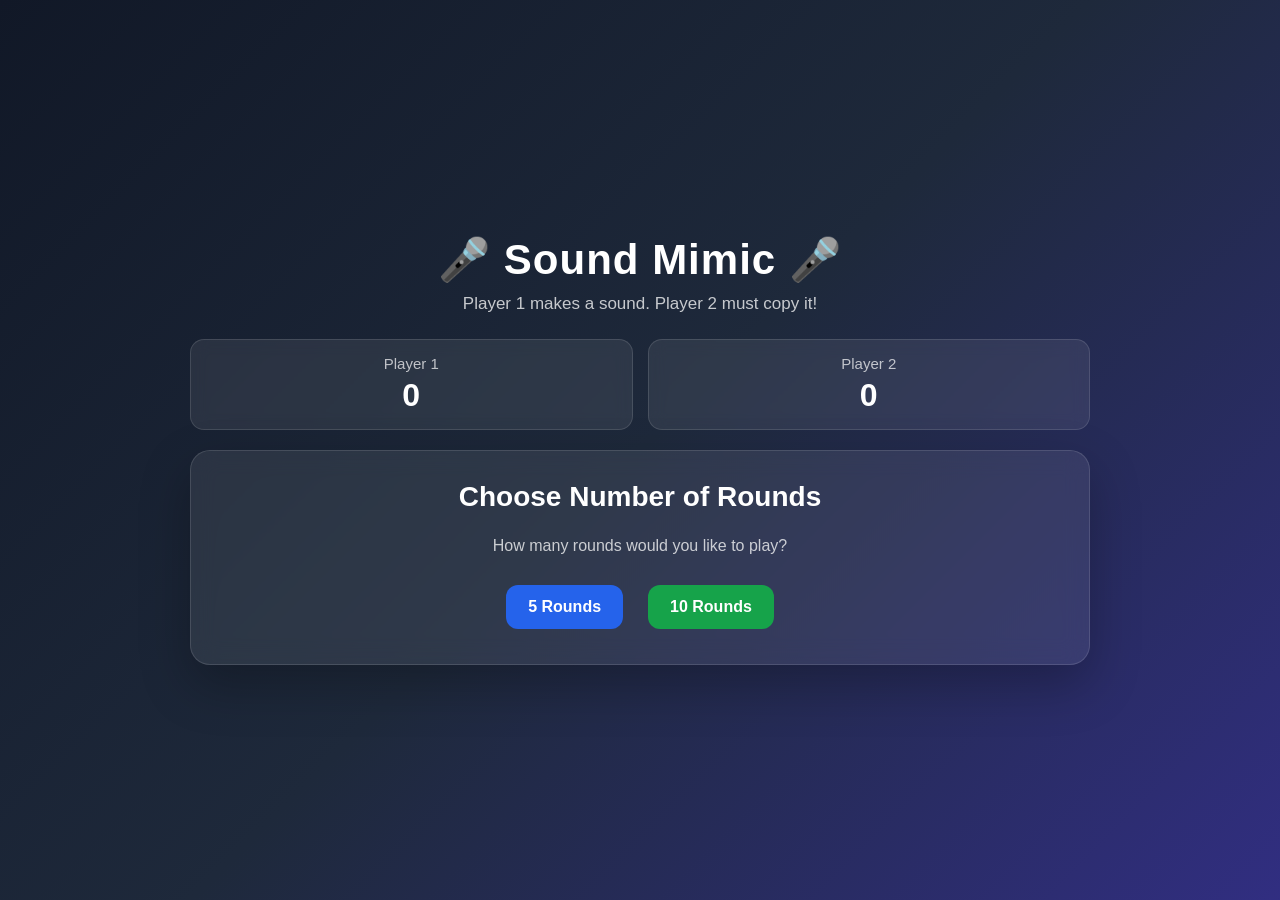
==== index.html @ ceb95977 "Add files via upload" ====
<!DOCTYPE html>
<html lang="el">
<head>
    <meta charset="UTF-8">
    <meta name="viewport" content="width=device-width, initial-scale=1.0">
    <title>🎤 Sound Mimic 🎤</title>
 <style>
/* GENERAL */
        * {box-sizing: border-box;}

        body {margin: 0; padding: 20px; min-height: 100vh; 
		      font-family: Arial, sans-serif; color: white;
              background:linear-gradient(135deg,#111827,#1e293b,#312e81);
              display: flex; justify-content: center; align-items: center; 
			 }

        .game {width: 100%; max-width: 900px;}


/* HEADER */
        header {text-align: center; margin-bottom: 25px;}

        h1 {margin: 0; font-size: 42px; letter-spacing: 1px;}

        .subtitle {margin-top: 10px; opacity: 0.75; font-size: 17px;}


/* SCOREBOARD */
        .scoreboard {display: grid; grid-template-columns: 1fr 1fr; gap: 15px; margin-bottom: 20px;}

        .score {background: rgba(255,255,255,0.08);
                border: 1px solid rgba(255,255,255,0.12); border-radius: 14px;
                padding: 15px;
                text-align: center;
                backdrop-filter: blur(8px);
               }

        .score-name {font-size: 15px; opacity: 0.7; margin-bottom: 5px;}

        .score-value {font-size: 32px; font-weight: bold;}


/* PANELS */
        .panel {background: rgba(255,255,255,0.08);
                border: 1px solid rgba(255,255,255,0.12); border-radius: 20px;
                padding: 30px;
                text-align: center;
                backdrop-filter: blur(12px);
                box-shadow:0 20px 50px rgba(0,0,0,0.25);
               }


/* ROUND SELECTION */
        #roundSelection h2 {margin-top: 0; font-size: 28px;}

        .round-description {opacity: 0.75; margin-bottom: 25px;}

        .round-buttons {display: flex; justify-content: center; gap: 15px; flex-wrap: wrap;}


/* TURNS & MESSAGES */

        #turn {font-size: 25px; font-weight: bold; margin-bottom: 10px;}

        #message {font-size: 17px; opacity: 0.8;
                  min-height: 25px; margin-bottom: 20px;
                 }


/* WAVEFORM */
       #waveform {display: block; width: 100%; height: 250px;}


/* PITCH */
       .pitch-display {font-size: 20px; font-weight: bold;
                       margin-bottom: 25px; padding: 10px;
                       border-radius: 10px; background: rgba(255,255,255,0.06);
                      }


/* BUTTONS */
        button {border: none; border-radius: 12px;
                padding: 13px 22px; margin: 5px;
                font-size: 16px; font-weight: bold; color: white;
                cursor: pointer;
				transition: transform 0.15s ease, opacity 0.15s ease, box-shadow 0.15s ease;
               }

        button:hover {transform: translateY(-2px); 
		              box-shadow: 0 8px 20px rgba(0,0,0,0.25);
                     }

        button:active {transform: translateY(0);}

        button:disabled {opacity: 0.45;
                         cursor: not-allowed;
                         transform: none; box-shadow: none;
                        }

        .record {background:#dc2626;}

        .stop {background: #7f1d1d;}

        .play {background: #2563eb;}

        .next {background: #16a34a;}

        .restart {background:#7c3aed;}


/* CONTROLS */
        .controls {margin-top: 10px; min-height: 60px;}


/* COUNTDOWN */
        #countdown {font-size: 42px; font-weight: bold;
                    margin: 15px 0;
                   }


/* RESULT */
        #resultArea {margin-top: 25px;}

        #resultText {font-size: 25px; font-weight: bold;
                     margin-bottom: 20px;
					}

        .score-breakdown {display: grid; grid-template-columns: repeat(4, 1fr);
                          gap: 10px; margin-bottom: 25px;
                         }

        .metric {padding: 15px;
                 border-radius: 12px;
                 background:rgba(255,255,255,0.07);
                }

        .metric-name {font-size: 13px; opacity: 0.65;
                      margin-bottom: 5px;
                     }

        .metric-value {font-size: 24px; font-weight: bold;}


/* WINNER */
        #winnerArea {margin-top: 25px;}

        #winnerText {font-size: 32px; font-weight: bold;
                     margin-bottom: 25px;
                    }


/* UTILITY */
        .hidden {display: none !important;}


/* =================================================
           RESPONSIVE
================================================= */
        @media (max-width: 650px) 
		{
            h1 {font-size: 32px;}

            .panel {padding: 20px;}

            .score-breakdown {grid-template-columns: repeat(2, 1fr);}

            #turn {font-size: 21px;}

            #winnerText {font-size: 25px;}
        }
 </style>
</head>

<body>
 <div class="game">
 
<!-- HEADER -->
    <header>
        <h1> 🎤 Sound Mimic 🎤 </h1>
        <div class="subtitle"> Player 1 makes a sound. Player 2 must copy it! </div>
    </header>


<!-- SCOREBOARD -->
    <div class="scoreboard">
        <div class="score">
            <div class="score-name"> Player 1 </div>
            <div id="player1Score" class="score-value"> 0</div>
        </div>

        <div class="score">
            <div class="score-name"> Player 2 </div>
            <div id="player2Score" class="score-value"> 0 </div>
        </div>
    </div>


<!-- ROUND SELECTION -->
    <div id="roundSelection" class="panel">
        <h2> Choose Number of Rounds </h2>

        <div class="round-description"> How many rounds would you like to play? </div>

        <div class="round-buttons">
            <button id="round5" class="play"> 5 Rounds </button>
            <button id="round10" class="next"> 10 Rounds </button>
        </div>
    </div>


<!--  MAIN GAME PANEL -->
    <div id="gamePanel" class="panel hidden">

 <!-- TURN -->
        <div id="turn"> Round 1 — Player 1 </div>

 <!-- MESSAGE -->
        <div id="message"> Player 1 is making the sound. Player 2 must copy it. </div>

 <!-- WAVEFORM -->
        <canvas id="waveform"> </canvas>

 <!-- PITCH -->
        <div id="pitchDisplay" class="pitch-display"> Pitch: — </div>

 <!-- COUNTDOWN -->
        <div id="countdown" class="hidden"> </div>

 <!-- PLAYER 1 CONTROLS -->
        <div id="player1Controls" class="controls">
            <button id="recordP1" class="record"> 🎤 Start Recording </button>
            <button id="stopP1" class="stop hidden"> ⏹ Stop </button>
        </div>

 <!-- PLAYER 2 CONTROLS -->
        <div id="player2Controls" class="controls hidden">
            <button id="playOriginal" class="play hidden"> 🔊 Listen the Original </button>
            <button id="readyP2" class="play"> 🎤 I'm Ready to Mimic </button>
            <button id="stopP2" class="stop hidden"> ⏹ Stop </button>
        </div>

 <!-- RESULT -->
        <div id="resultArea" class="hidden">
            <div id="resultText"> Great imitation! </div>
			
            <div class="score-breakdown">
                <div class="metric">
                    <div class="metric-name"> Pitch </div>
                    <div id="pitchScore" class="metric-value"> 0% </div>
                </div>

                <div class="metric">
                    <div class="metric-name"> Shape </div>
                    <div id="shapeScore" class="metric-value"> 0% </div>
                </div>

                <div class="metric">
                    <div class="metric-name"> Duration </div>
                    <div id="durationScore" class="metric-value"> 0% </div>
                </div>

                <div class="metric">
                    <div class="metric-name"> Volume </div>
                    <div id="volumeScore" class="metric-value"> 0% </div>
                </div>
            </div>

            <button id="nextRound" class="next"> Next Round → </button>
        </div>

 <!-- WINNER -->
        <div id="winnerArea" class="hidden">
            <div id="winnerText"> 🏆 Player 1 Wins! </div>
            <button id="restart" class="restart"> 🔄 Play Again </button>
        </div>
    </div>
	
</div>


<script>
/* GAME SETTINGS */
let MAX_ROUNDS = 5;
let round = 1;
let scores = {player1: 0, player2: 0};
let creatorPlayer = 1;
let imitatorPlayer = 2;

/* AUDIO VARIABLES */
let currentRecorder = null;
let currentStream = null;
let audioContext = null;
let analyser = null;
let animationId = null;
let originalAudioBuffer = null;
let imitationAudioBuffer = null;
let recordingStartTime = 0;
let recordingIsCreator = false;
let currentlyRecordingSide = null;

/* DOM ELEMENTS */
const roundSelection = document.getElementById("roundSelection");
const gamePanel = document.getElementById("gamePanel");
const round5 = document.getElementById("round5");
const round10 = document.getElementById("round10");
const turn = document.getElementById("turn");
const message = document.getElementById("message");
const waveform = document.getElementById("waveform");
const pitchDisplay = document.getElementById("pitchDisplay");
const countdown = document.getElementById("countdown");
const player1Controls = document.getElementById("player1Controls");
const player2Controls = document.getElementById("player2Controls");
const recordP1 = document.getElementById("recordP1");
const stopP1 = document.getElementById("stopP1");
const playOriginal = document.getElementById("playOriginal");
const readyP2 = document.getElementById("readyP2");
const stopP2 = document.getElementById("stopP2");
const resultArea = document.getElementById("resultArea");
const resultText = document.getElementById("resultText");
const pitchScore = document.getElementById("pitchScore");
const shapeScore = document.getElementById("shapeScore");
const durationScore = document.getElementById("durationScore");
const volumeScore = document.getElementById("volumeScore");
const nextRound = document.getElementById("nextRound");
const winnerArea = document.getElementById("winnerArea");
const winnerText = document.getElementById("winnerText");
const restart = document.getElementById("restart");
const player1Score = document.getElementById("player1Score");
const player2Score = document.getElementById("player2Score");


/* FUNCTION TO RESIZE THE WAVEFORM */
function resizeWaveform() 
{
  const rect = waveform.getBoundingClientRect();
  const width = Math.max(1, Math.floor(rect.width));
  const height = Math.max(1, Math.floor(rect.height));
  const dpr = window.devicePixelRatio || 1;
  
  waveform.width = width * dpr;
  waveform.height = height * dpr;

  const ctx = waveform.getContext("2d");
  ctx.setTransform(dpr, 0, 0, dpr, 0, 0);

  return {ctx, width, height};
}


/* FUNCTION TO DRAW THE 2-PANEL LAYOUT */
function drawWaveformLayout(ctx, width, height) 
{
    ctx.clearRect(0, 0, width, height);

    /* Background */
    ctx.fillStyle = "#111827"; ctx.fillRect(0, 0, width, height);

    /* Left / right panels */
    const halfWidth = width / 2;
    ctx.fillStyle = "rgba(77, 171, 247, 0.05)";
    ctx.fillRect(0, 0, halfWidth, height);
    ctx.fillStyle = "rgba(81, 207, 102, 0.05)";
    ctx.fillRect(halfWidth, 0, halfWidth, height);

    /* Divider Line */
    ctx.strokeStyle = "rgba(255,255,255,0.25)";
    ctx.lineWidth = 2;
    ctx.beginPath();
    ctx.moveTo(halfWidth, 0);
    ctx.lineTo(halfWidth, height);
    ctx.stroke();

    /* Center lines */
    ctx.strokeStyle = "rgba(255,255,255,0.10)";
    ctx.lineWidth = 1;
    ctx.beginPath();
    ctx.moveTo(0, height / 2);
    ctx.lineTo(halfWidth, height / 2);
    ctx.moveTo(halfWidth, height / 2);
    ctx.lineTo(width, height / 2);
    ctx.stroke();

    /* Labels */
    ctx.font = "bold 14px Arial";
    ctx.textBaseline = "top";
    ctx.fillStyle = "#4dabf7";
    ctx.textAlign = "left";
    ctx.fillText("ORIGINAL", 12, 10);
    ctx.fillStyle = "#51cf66";
    ctx.textAlign = "right";
    ctx.fillText("IMITATION", width - 12, 10);

    /* Panel borders */
    ctx.strokeStyle = "rgba(255,255,255,0.12)";
    ctx.lineWidth = 1;
    ctx.strokeRect(0.5, 0.5, halfWidth - 1, height - 1);
    ctx.strokeRect(halfWidth + 0.5, 0.5, halfWidth - 1, height - 1);
}


/* FUNCTION TO DRAW A RECORDED AUDIOBUFFER IN 1 HALF */
function drawRecordedWaveform(buffer, side, ctx, width, height) 
{
    if (!buffer) {return;}

    const channelData = buffer.getChannelData(0);
    if (!channelData || channelData.length === 0) {return;}

    const halfWidth = width / 2;

    const startX = side === "original"
        ? 0
        : halfWidth;

    const endX = side === "original"
        ? halfWidth
        : width;

    const drawWidth = endX - startX;
    const centerY = height / 2;
    const amplitude = height * 0.38;

    ctx.save();

   /* Restrict drawing to the correct half */
    ctx.beginPath();
    ctx.rect(startX, 0, drawWidth, height);
    ctx.clip();

    ctx.strokeStyle =
        side === "original"
            ? "#4dabf7"
            : "#51cf66";

    ctx.lineWidth = 2;

    ctx.beginPath();

    const samplesPerPixel =
        channelData.length / drawWidth;

    for (let x = 0; x < drawWidth; x++) 
	{
        const start = Math.floor(x * samplesPerPixel);
        const end = Math.min(channelData.length, Math.floor((x + 1) * samplesPerPixel));

        let min = 1;
        let max = -1;

        for (let i = start; i < end; i++) 
		{
            const value = channelData[i];
            if (value < min) min = value;
            if (value > max) max = value;
        }

        const y1 = centerY + min * amplitude;
        const y2 = centerY + max * amplitude;
		
        const canvasX = startX + x;

        if (x === 0) 
		{
         ctx.moveTo(canvasX, y1);
        } 
		else 
		{
         ctx.lineTo(canvasX, y1);
        }

        ctx.lineTo(canvasX, y2);
    }

    ctx.stroke();

    ctx.restore();
}


/* FUNCTION TO DRAW BOTH SAVED WAVEFORMS */
function drawBothWaveforms() 
{
    if (!waveform) {return;}

    const {ctx, width, height} = resizeWaveform();

    drawWaveformLayout(ctx, width, height);

    if (originalAudioBuffer) 
	{ 
	  drawRecordedWaveform(originalAudioBuffer, "original", ctx, width, height);
    }

    if (imitationAudioBuffer) 
	{
      drawRecordedWaveform(imitationAudioBuffer, "imitation", ctx, width, height);
    }

   /* Redraw divider line and labels over waveform */
    drawWaveformOverlay(ctx,width, height);
}


/* FUNCTION TO DRAW THE OVERLAY DIVIDER LINE AND THE LABELS */
function drawWaveformOverlay(ctx, width, height) 
{
    const halfWidth = width / 2;

   /* Divider Line */
    ctx.strokeStyle = "rgba(255,255,255,0.25)";
    ctx.lineWidth = 2;
    ctx.beginPath();
    ctx.moveTo(halfWidth, 0);
    ctx.lineTo(halfWidth, height);
    ctx.stroke();

   /* Labels */
    ctx.font = "bold 14px Arial";
    ctx.textBaseline = "top";
    ctx.fillStyle = "#4dabf7";
    ctx.textAlign = "left";
    ctx.fillText("ORIGINAL", 12, 10);
    ctx.fillStyle = "#51cf66";
    ctx.textAlign = "right";
    ctx.fillText("IMITATION", width - 12, 10);
}


/* FUNCTION TO DRAW A LIVE WAVEFORM FROM THE MIC */
function drawLiveWaveform(side) 
{
    if (!analyser) {return;}

    currentlyRecordingSide = side;

    const {ctx, width, height} = resizeWaveform();

    const dataArray = new Uint8Array(analyser.fftSize);

    function draw() 
	{
        if (!analyser || !currentRecorder) {return;}

        analyser.getByteTimeDomainData(dataArray);

      /* ! Always FIRST redraw complete layout ! */
        drawWaveformLayout(ctx, width, height);

      /* ! Draw previously recorded waveforms first so the live one DOESNT erase the first ! */
        if (originalAudioBuffer) 
		{
         drawRecordedWaveform(originalAudioBuffer, "original", ctx, width, height);
        }

        if (imitationAudioBuffer) 
		{
		 drawRecordedWaveform(imitationAudioBuffer, "imitation", ctx, width, height);
        }

       /* Current live waveform */
        const halfWidth = width / 2;

        const startX =
            side === "original"
                ? 0
                : halfWidth;

        const drawWidth = halfWidth;
        const centerY = height / 2;
        const amplitude = height * 0.38;

        ctx.save();
        ctx.beginPath();
        ctx.rect(startX, 0, drawWidth, height);
        ctx.clip();

        ctx.strokeStyle =
            side === "original"
                ? "#4dabf7"
                : "#51cf66";

        ctx.lineWidth = 2;
        ctx.beginPath();

        for (let i = 0; i < dataArray.length; i++) 
		{
            const x = startX + (i / (dataArray.length - 1)) * drawWidth;

            const value = (dataArray[i] - 128) / 128;

            const y = centerY + value * amplitude;

            if (i === 0) 
			{ 
			 ctx.moveTo(x, y);
            } 
			else 
			{
             ctx.lineTo(x, y);
            }
        }

        ctx.stroke();

        ctx.restore();

        drawWaveformOverlay(ctx, width, height);

        animationId = requestAnimationFrame(draw);
    }

    draw();
}


/* FUNCTION TO START THE MICROPHONE */
async function startMicrophone() 
{
    if (currentStream) {return;}

    try 
	{
      currentStream = await navigator.mediaDevices.getUserMedia({
                audio: {echoCancellation: false, noiseSuppression: false, autoGainControl: false}
                                                                });

        if (!audioContext) 
		{
         audioContext = new (window.AudioContext || window.webkitAudioContext)();
        }

        if (audioContext.state === "suspended") 
		{
         await audioContext.resume();
        }

        const source = audioContext.createMediaStreamSource(currentStream);

        analyser = audioContext.createAnalyser();
        analyser.fftSize = 2048;
        analyser.smoothingTimeConstant = 0;

        source.connect(analyser);

    } 
	
	catch (error) 
	{
        console.error("Microphone error:", error);

        alert("Could not access the microphone. " + "Please allow microphone access.");

        throw error;
    }
}


/* FUNCTION TO STOP THE MICROPHONE */
function stopMicrophone() 
{
    if (animationId) 
	{
     cancelAnimationFrame(animationId);
     animationId = null;
    }

    if (currentStream) 
	{
     currentStream
            .getTracks()
            .forEach(track => track.stop());
			
     currentStream = null;
    }

    analyser = null;
}


/* FUNCTION TO DECODE THE RECORDED AUDIO */
async function decodeAudioBlob(blob) 
{
    if (!audioContext) 
	{
     audioContext = new (window.AudioContext || window.webkitAudioContext)();
    }

    const arrayBuffer = await blob.arrayBuffer();

    return await audioContext.decodeAudioData(arrayBuffer);
}


/* FUNCTION TO BEGIN RECORDING PROCESS */
async function beginPlayerRecording(player) 
{
    try 
	{
     await startMicrophone();
     startRecording(player);
    } 
	catch (error) {console.error(error);}
}


/* FUNCTION TO SRART RECORDING */
function startRecording(player) 
{
    if (!currentStream) {return;}

    recordingIsCreator =
        player === creatorPlayer;

    const recordingSide =
        recordingIsCreator
            ? "original"
            : "imitation";

    currentlyRecordingSide = recordingSide;

    const chunks = [];

    currentRecorder = new MediaRecorder(currentStream);

    recordingStartTime = performance.now();

  /* Button states */
    if (player === 1) 
	{
        recordP1.classList.add("hidden");
        stopP1.classList.remove("hidden");
    }

    if (player === 2) 
	{
        readyP2.classList.add("hidden");
        stopP2.classList.remove("hidden");
    }

  /* Message */
    turn.textContent = `Round ${round} — Player ${player}`;

    message.textContent = `Player ${player} is recording...`;

    pitchDisplay.textContent = "Recording...";

    countdown.textContent = "";

  /* Recorder events */
    currentRecorder.ondataavailable = event => 
	{
        if (event.data.size > 0) {chunks.push(event.data);}
    };

    currentRecorder.onstop = async () => 
	{
        const duration = (performance.now() - recordingStartTime) / 1000;

        const blob = new Blob(chunks,{type: currentRecorder.mimeType || "audio/webm"});

        try 
		{
         const buffer = await decodeAudioBlob(blob);

         /* CREATOR's Recording */
            if (recordingIsCreator) 
			{
			 originalAudioBuffer = buffer;
             drawBothWaveforms();
             stopMicrophone();
             currentRecorder = null;
             showImitatorControls();
            }

         /* IMITATOR's Recording */
            else 
			{
             imitationAudioBuffer = buffer;
             drawBothWaveforms();
             stopMicrophone();
             currentRecorder = null;
             finishRound();
            }
        } 
		catch (error) 
		{
         console.error("Audio decoding error:", error);
         stopMicrophone();
         currentRecorder = null;
         message.textContent = "Could not process the recording.";
        }
    };

  /* Start */
    currentRecorder.start();
    drawLiveWaveform(recordingSide);
}


/* RECORD BUTTONS EVENT */
recordP1.addEventListener("click", async () => {await beginPlayerRecording(1);});

readyP2.addEventListener("click", async () => {await beginPlayerRecording(2);});


/* STOP BUTTONS EVENT */
stopP1.addEventListener("click", () => {
                                        if (currentRecorder && currentRecorder.state !== "inactive") 
									    {
                                         currentRecorder.stop();
                                        }
                                       });

stopP2.addEventListener("click", () => {
                                        if (currentRecorder && currentRecorder.state !== "inactive") 
										{
                                         currentRecorder.stop();
                                        }
                                       });


/* FUNCTION TO HEAR THE ORIGINAL RECORDING*/
function playAudioBuffer(buffer) 
{
    if (!buffer || !audioContext) {return;}

    if (audioContext.state === "suspended") {audioContext.resume();}

    const source = audioContext.createBufferSource();

    source.buffer = buffer;
    source.connect(audioContext.destination);
    source.start(0);
}


/* HEAR ORIGINAL BUTTON EVENT */
playOriginal.addEventListener("click", () => {playAudioBuffer(originalAudioBuffer);});


/* FUNCTION TO CREATE THE HEAR ORIGINAL BUTTON */
let playOriginalP1 = null;

function createPlayer1PlayButton() 
{
    if (playOriginalP1) {return;}

    playOriginalP1 = document.createElement("button");
    playOriginalP1.id = "playOriginalP1";
    playOriginalP1.className = "play";
    playOriginalP1.textContent = "🔊 Play Original";
    playOriginalP1.classList.add("hidden");
    playOriginalP1.addEventListener("click",() => {playAudioBuffer(originalAudioBuffer);});

    player1Controls.insertBefore(playOriginalP1, recordP1);
}


/* FUNCTION TO SHOW IMITATOR'S CONTROLS */
function showImitatorControls() 
{
    player1Controls.classList.add("hidden");
    player2Controls.classList.add("hidden");
    playOriginal.classList.add("hidden");

    if (playOriginalP1) 
	{
     playOriginalP1.classList.add( "hidden");
    }

  /* When Player 1 is the imitator */
    if (imitatorPlayer === 1) 
	{
        player1Controls.classList.remove("hidden");

        createPlayer1PlayButton();

        playOriginalP1.classList.remove("hidden");
        recordP1.classList.remove("hidden");

        stopP1.classList.add("hidden");

        recordP1.textContent ="🎤 I'm Ready";

        turn.textContent = `Round ${round} — Player 1`;

        message.textContent = "Player 1: listen to the original, then copy it.";
		
        return;
    }

  /* When Player 1 is the imitator */
    player2Controls.classList.remove("hidden");

    playOriginal.classList.remove("hidden");

    readyP2.textContent = "🎤 I'm Ready";
    readyP2.classList.remove("hidden");

    stopP2.classList.add("hidden");

    turn.textContent = `Round ${round} — Player 2`;

    message.textContent = "Player 2: listen to the original, then copy it.";
}


/* FUNCTION FOR PITCH DETECTION */
function detectPitch(buffer) 
{
    if (!buffer) {return 0;}

    const data = buffer.getChannelData(0);
    const sampleRate = buffer.sampleRate;
    const SIZE = Math.min(data.length, 4096);

    let bestOffset = -1;
    let bestCorrelation = 0;
    let rms = 0;

    for (let i = 0; i < SIZE; i++) 
	{
	 rms += data[i] * data[i];
    }

    rms = Math.sqrt(rms / SIZE);

    if (rms < 0.01) {return 0;}

    for (let offset = 20; offset < SIZE / 2; offset++) 
	{
        let correlation = 0;

        for (let i = 0; i < SIZE - offset; i++) 
		{
            correlation += data[i] * data[i + offset];
        }

        correlation /=SIZE - offset;

        if (correlation > bestCorrelation) 
		{
            bestCorrelation = correlation;
            bestOffset = offset;
        }
    }

    if (bestOffset === -1) {return 0;}

    return sampleRate / bestOffset;
}


/* FUNCTION FOR VOLUME CALCULATION (RMS: Average audio signal level) */
function calculateRMS(buffer) 
{
    if (!buffer) {return 0;}

    const data = buffer.getChannelData(0);

    let sum = 0;

    for (let i = 0; i < data.length; i++) 
	{
        sum += data[i] * data[i];
    }

    return Math.sqrt(sum / data.length);
}


/* CLAMPING FUNCTION (TO KEEP SCORE BETWEEN 0 AND 100) */
function clamp(value, min, max) 
{
    return Math.max(min, Math.min(max,value));
}


/* PITCH SCORE CALCULATION*/
function calculatePitchScore(original, imitation) 
{
    if (!original || !imitation) {return 0;}

    const cents = 1200 * Math.log2(imitation / original);

    const absoluteCents = Math.abs(cents);

    return clamp(100 - (absoluteCents / 600) * 100, 0, 100);
}


/* DURATION SCORE CALCULATION*/
function calculateDurationScore(original, imitation) 
{
    if (!original || !imitation) {return 0;}

    const difference =Math.abs(original.duration - imitation.duration);

    const percentage = difference / original.duration;

    return clamp(100 - percentage * 100, 0, 100);
}


/* VOLUME SCORE CALCULATION*/
function calculateVolumeScore(original,imitation) 
{
    const originalRMS = calculateRMS(original);

    const imitationRMS = calculateRMS(imitation);

    if (originalRMS === 0 || imitationRMS === 0) {return 0;}

    const ratio = imitationRMS /originalRMS;

    const difference = Math.abs(1 - ratio);

    return clamp(100 - difference * 100, 0, 100);
}


/* WAVEFORM SHAPE SCORE CALCULATION*/
function calculateShapeScore(original,imitation) 
{
    if (!original ||!imitation) {return 0;}

    const originalData = original.getChannelData(0);

    const imitationData = imitation.getChannelData(0);

    const samples = 1000;

    let difference = 0;

    for (let i = 0; i < samples; i++) 
	{
        const originalIndex = Math.floor(i * originalData.length / samples);

        const imitationIndex = Math.floor(i * imitationData.length /samples);

        difference += Math.abs(originalData[originalIndex] - imitationData[imitationIndex]);
    }

    difference /= samples;

    return clamp(100 - difference * 100, 0,100
    );
}


/* FUNCTION TO FINISH A ROUND */
function finishRound() 
{
    drawBothWaveforms();

    if (!originalAudioBuffer || !imitationAudioBuffer) {return;}

    const originalPitch = detectPitch(originalAudioBuffer);
    const imitationPitch = detectPitch(imitationAudioBuffer);
	
    const pScore = calculatePitchScore(originalPitch, imitationPitch);
    const sScore = calculateShapeScore(originalAudioBuffer, imitationAudioBuffer);
    const dScore = calculateDurationScore(originalAudioBuffer, imitationAudioBuffer);
    const vScore = calculateVolumeScore(originalAudioBuffer, imitationAudioBuffer);

    const overall = Math.round(( pScore + sScore + dScore + vScore) / 4);

  /* In each round ONLY the imitator must receive points */
    scores[`player${imitatorPlayer}`] += overall;

   /* Update scoreboard */
    player1Score.textContent = scores.player1;
    player2Score.textContent = scores.player2;

   /* Show the results */
    pitchScore.textContent = `${Math.round(pScore)}%`;
    shapeScore.textContent = `${Math.round(sScore)}%`;
    durationScore.textContent = `${Math.round(dScore)}%`;
    volumeScore.textContent = `${Math.round(vScore)}%`;

    resultText.textContent = `Player ${imitatorPlayer} scored ${overall} points this round!`;

    pitchDisplay.textContent =
        originalPitch > 0 &&
        imitationPitch > 0
            ? `Original: ${originalPitch.toFixed(1)} Hz | ` +
              `Imitation: ${imitationPitch.toFixed(1)} Hz`
            : "Pitch could not be detected.";

    resultArea.classList.remove("hidden");

    player1Controls.classList.add("hidden");
    player2Controls.classList.add("hidden");

    if (playOriginalP1) 
	{
        playOriginalP1.classList.add("hidden");
    }
    playOriginal.classList.add("hidden");
    stopP1.classList.add("hidden");
    stopP2.classList.add("hidden");

    turn.textContent = `Round ${round} Complete`;
    message.textContent = "Here are the results of the imitation.";
}


/* NEXT ROUND EVENT */
nextRound.addEventListener("click",() => 
{
  if (round >= MAX_ROUNDS) 
  {
   showWinner();
   return;
  }
  
  round++;

  /* Switch the players'  roles */
  if (round % 2 === 1) 
  {
   creatorPlayer = 1;
   imitatorPlayer = 2;
  } 
  else 
  {
   creatorPlayer = 2;
   imitatorPlayer = 1;
  }

  /* Reset audio */
  originalAudioBuffer = null;
  imitationAudioBuffer = null;
  currentRecorder = null;
  recordingIsCreator = false;
  currentlyRecordingSide = null;

  /* Reset UI */
  resultArea.classList.add("hidden");
  winnerArea.classList.add("hidden");
  pitchDisplay.textContent = "";
  countdown.textContent = "";

  /* Reset the button labels */
  if (creatorPlayer === 1) {recordP1.textContent = "🎤 Start Recording";} 
  else {recordP1.textContent = "🎤 I'm Ready";}

  if (creatorPlayer === 2) {readyP2.textContent = "🎤 Start Recording";} 
  else {readyP2.textContent = "🎤 I'm Ready";}

  recordP1.classList.remove("hidden");
  stopP1.classList.add("hidden");
  
  readyP2.classList.remove("hidden");
  stopP2.classList.add("hidden");

  /* Start he next round */
  startRound();
}
);


/* FUNCTION TO START A ROUND */
function startRound() 
{
    drawBothWaveforms();

    if (creatorPlayer === 1) 
	{
	 player1Controls.classList.remove("hidden");
     player2Controls.classList.add("hidden");

     recordP1.textContent = "🎤 Start Recording";
     turn.textContent = `Round ${round} — Player 1`;

     message.textContent = "Player 1: make a sound for Player 2 to copy.";
    } 
	else 
	{
     player1Controls.classList.add("hidden");
     player2Controls.classList.remove("hidden");

     readyP2.textContent = "🎤 Start Recording";

     turn.textContent = `Round ${round} — Player 2`;
	 message.textContent = "Player 2: make a sound for Player 1 to copy.";
    }

    playOriginal.classList.add("hidden");

    if (playOriginalP1) {playOriginalP1.classList.add("hidden");}

    resultArea.classList.add("hidden");
}


/* FUNCTION TO START THE GAME */
function startGame(numberOfRounds) 
{
    MAX_ROUNDS = numberOfRounds;
    round = 1;
	
    scores.player1 = 0;
    scores.player2 = 0;
    player1Score.textContent = "0";
    player2Score.textContent = "0";

    creatorPlayer = 1;
    imitatorPlayer = 2;

    originalAudioBuffer = null;
    imitationAudioBuffer = null;

    roundSelection.classList.add("hidden");

    gamePanel.classList.remove("hidden");

    startRound();
}


/* NUMBER OF ROUNDS SELECTION */
round5.addEventListener("click",() => {startGame(5);});

round10.addEventListener("click",() => {startGame(10);});



/* FUNCTION FOR THE ENDING */
function showWinner() 
{
    player1Controls.classList.add("hidden");
    player2Controls.classList.add("hidden");
    resultArea.classList.add("hidden");
    if (playOriginalP1) {playOriginalP1.classList.add("hidden");}
    playOriginal.classList.add("hidden");

    winnerArea.classList.remove("hidden");

    if (scores.player1 > scores.player2) 
	{
        winnerText.textContent = `🏆 Player 1 wins with ${scores.player1} points!`;
    } 
	else if 
	(scores.player2 > scores.player1) 
	{
        winnerText.textContent = `🏆 Player 2 wins with ${scores.player2} points!`;
    } 
	else 
	{
        winnerText.textContent = `🤝 It's a tie! Both players scored ${scores.player1} points.`;
    }

    turn.textContent = "Game Over";
    message.textContent = "Thanks for playing Sound Mimic!";
}


/* RESTARTING THE GAME */
restart.addEventListener("click",() => 
{
  stopMicrophone();

  currentRecorder = null;
  originalAudioBuffer = null;
  imitationAudioBuffer = null;

  round = 1;

  scores.player1 = 0;
  scores.player2 = 0;
  player1Score.textContent = "0";
  player2Score.textContent = "0";

  creatorPlayer = 1;
  imitatorPlayer = 2;

  winnerArea.classList.add("hidden");
  gamePanel.classList.add("hidden");
  roundSelection.classList.remove("hidden");
  resultArea.classList.add("hidden");

  drawBothWaveforms();
}
);


/* WINDOW RESIZE */
window.addEventListener("resize",() => 
{
 if (gamePanel && !gamePanel.classList.contains( "hidden")) 
 {
  /* Redraw the saved waveforms after the canvas' size changes */
  if (!currentRecorder) {drawBothWaveforms();}
 }
}
);


/* GAME'S INITIAL STATE */
player1Controls.classList.add("hidden");
player2Controls.classList.add("hidden");

gamePanel.classList.add("hidden");
resultArea.classList.add("hidden");
winnerArea.classList.add("hidden");

playOriginal.classList.add("hidden");

drawBothWaveforms();

</script>

</body>
</html>
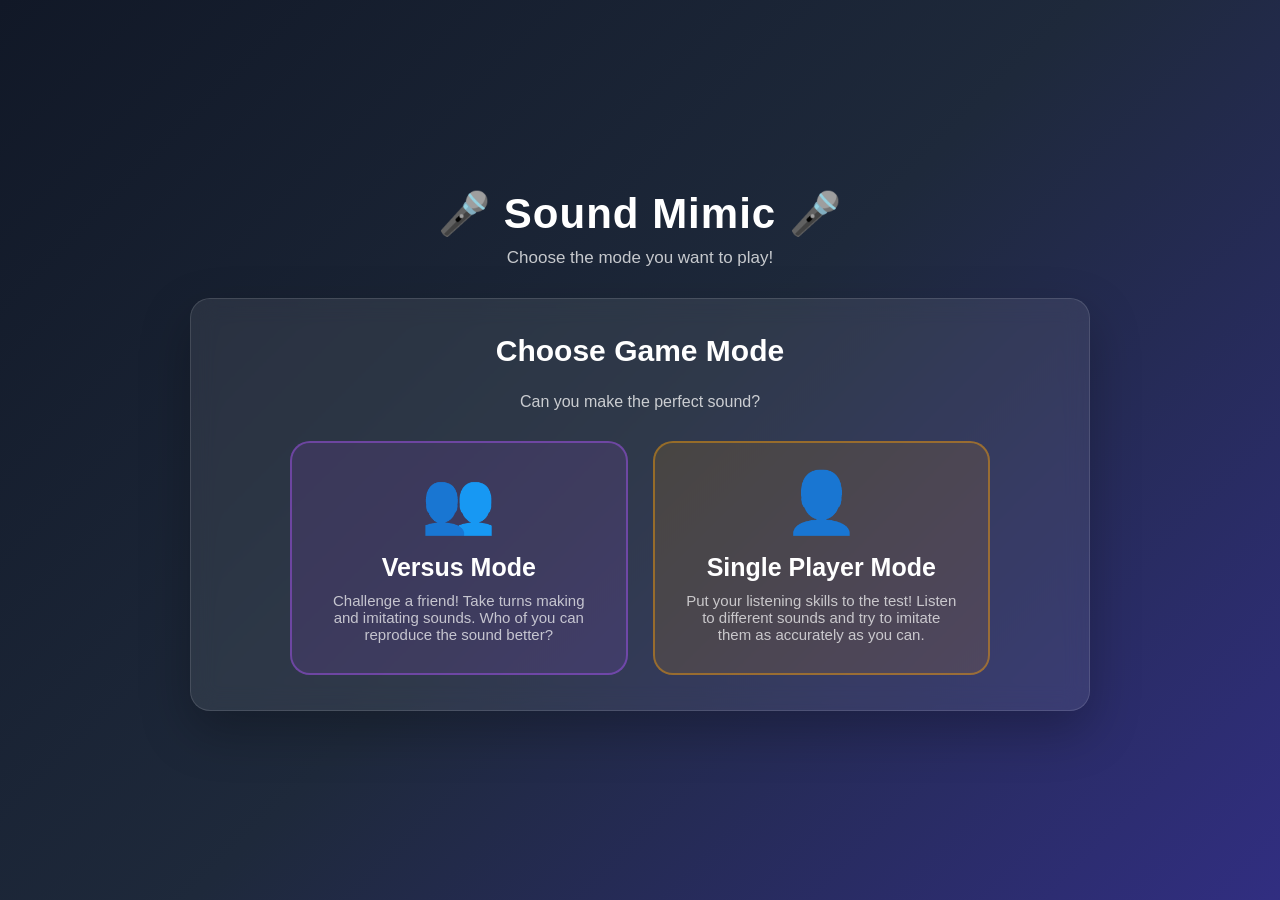
==== commit db88afb2: "Add files via upload" ====
--- a/index.html
+++ b/index.html
@@ -1,1315 +1,137 @@
 <!DOCTYPE html>
 <html lang="el">
+
 <head>
     <meta charset="UTF-8">
     <meta name="viewport" content="width=device-width, initial-scale=1.0">
     <title>🎤 Sound Mimic 🎤</title>
- <style>
-/* GENERAL */
+
+    <style>
+     /* GENERAL */ 
         * {box-sizing: border-box;}
 
-        body {margin: 0; padding: 20px; min-height: 100vh; 
-		      font-family: Arial, sans-serif; color: white;
-              background:linear-gradient(135deg,#111827,#1e293b,#312e81);
-              display: flex; justify-content: center; align-items: center; 
-			 }
+        body {margin: 0; padding: 20px; min-height: 100vh;
+		      font-family: Arial, sans-serif;
+              color: white; background: linear-gradient(135deg, #111827, #1e293b, #312e81);
+			  display: flex; justify-content: center; align-items: center;}
 
         .game {width: 100%; max-width: 900px;}
 
 
-/* HEADER */
-        header {text-align: center; margin-bottom: 25px;}
+     /* HEADER */
+        header {text-align: center; margin-bottom: 30px;}
 
         h1 {margin: 0; font-size: 42px; letter-spacing: 1px;}
 
         .subtitle {margin-top: 10px; opacity: 0.75; font-size: 17px;}
 
 
-/* SCOREBOARD */
-        .scoreboard {display: grid; grid-template-columns: 1fr 1fr; gap: 15px; margin-bottom: 20px;}
+        /* MAIN PANEL */
+        .panel {background:rgba(255,255,255,0.08); border: 1px solid rgba(255,255,255,0.12); border-radius: 20px;
+                padding: 35px; text-align: center; backdrop-filter: blur(12px); box-shadow: 0 20px 50px rgba(0,0,0,0.25);}
 
-        .score {background: rgba(255,255,255,0.08);
-                border: 1px solid rgba(255,255,255,0.12); border-radius: 14px;
-                padding: 15px;
-                text-align: center;
-                backdrop-filter: blur(8px);
-               }
+        .panel h2 { margin-top: 0; font-size: 30px;}
 
-        .score-name {font-size: 15px; opacity: 0.7; margin-bottom: 5px;}
-
-        .score-value {font-size: 32px; font-weight: bold;}
+        .mode-description {opacity: 0.75; margin-bottom: 30px;}
 
 
-/* PANELS */
-        .panel {background: rgba(255,255,255,0.08);
-                border: 1px solid rgba(255,255,255,0.12); border-radius: 20px;
-                padding: 30px;
-                text-align: center;
-                backdrop-filter: blur(12px);
-                box-shadow:0 20px 50px rgba(0,0,0,0.25);
-               }
+     /* GAME MODE BUTTONS */
+        .mode-buttons {display: grid; grid-template-columns: repeat(2, 1fr); gap: 25px;
+                       max-width: 700px; margin: 0 auto;}
+
+        .mode-button {min-height: 230px; margin: 0; padding: 30px;
+                      color: white; border: 2px solid transparent; border-radius: 20px; cursor: pointer;
+					  display: flex; flex-direction: column; align-items: center; justify-content: center; gap: 10px;
+					  transition: transform 0.15s ease, border-color 0.15s ease, background 0.15s ease, box-shadow 0.15s ease;}
+
+        .mode-button:hover {transform: translateY(-5px);}
+
+        .mode-button:active {transform: translateY(0);}
 
 
-/* ROUND SELECTION */
-        #roundSelection h2 {margin-top: 0; font-size: 28px;}
-
-        .round-description {opacity: 0.75; margin-bottom: 25px;}
-
-        .round-buttons {display: flex; justify-content: center; gap: 15px; flex-wrap: wrap;}
+    /* MODE ICON */
+        .mode-icon {font-size: 60px; line-height: 1; margin-bottom: 10px;}
 
 
-/* TURNS & MESSAGES */
-
-        #turn {font-size: 25px; font-weight: bold; margin-bottom: 10px;}
-
-        #message {font-size: 17px; opacity: 0.8;
-                  min-height: 25px; margin-bottom: 20px;
-                 }
+    /* MODE TITLE */
+        .mode-title {font-size: 25px; font-weight: bold;}
 
 
-/* WAVEFORM */
-       #waveform {display: block; width: 100%; height: 250px;}
+   /* MODE DESCRIPTION */
+        .mode-description-small {font-size: 15px; opacity: 0.7;}
 
 
-/* PITCH */
-       .pitch-display {font-size: 20px; font-weight: bold;
-                       margin-bottom: 25px; padding: 10px;
-                       border-radius: 10px; background: rgba(255,255,255,0.06);
-                      }
+   /* VERSUS MODE */
+        .multiplayer-button {background:rgba(168,85,247,0.12); border-color:rgba(168,85,247,0.45);}
+
+        .multiplayer-button:hover {background:rgba(168,85,247,0.20); border-color: #a855f7; 
+		                           box-shadow:0 0 25px rgba(168,85,247,0.25);}
 
 
-/* BUTTONS */
-        button {border: none; border-radius: 12px;
-                padding: 13px 22px; margin: 5px;
-                font-size: 16px; font-weight: bold; color: white;
-                cursor: pointer;
-				transition: transform 0.15s ease, opacity 0.15s ease, box-shadow 0.15s ease;
-               }
 
-        button:hover {transform: translateY(-2px); 
-		              box-shadow: 0 8px 20px rgba(0,0,0,0.25);
-                     }
+   /* SINGLE PLAYER MODE */
+        .singleplayer-button {background:rgba(245,158,11,0.12); border-color:rgba(245,158,11,0.45);}
 
-        button:active {transform: translateY(0);}
-
-        button:disabled {opacity: 0.45;
-                         cursor: not-allowed;
-                         transform: none; box-shadow: none;
-                        }
-
-        .record {background:#dc2626;}
-
-        .stop {background: #7f1d1d;}
-
-        .play {background: #2563eb;}
-
-        .next {background: #16a34a;}
-
-        .restart {background:#7c3aed;}
+        .singleplayer-button:hover {background:rgba(245,158,11,0.20); border-color:#f59e0b;
+		                            box-shadow:0 0 25px rgba(245,158,11,0.25);}
 
 
-/* CONTROLS */
-        .controls {margin-top: 10px; min-height: 60px;}
 
-
-/* COUNTDOWN */
-        #countdown {font-size: 42px; font-weight: bold;
-                    margin: 15px 0;
-                   }
-
-
-/* RESULT */
-        #resultArea {margin-top: 25px;}
-
-        #resultText {font-size: 25px; font-weight: bold;
-                     margin-bottom: 20px;
-					}
-
-        .score-breakdown {display: grid; grid-template-columns: repeat(4, 1fr);
-                          gap: 10px; margin-bottom: 25px;
-                         }
-
-        .metric {padding: 15px;
-                 border-radius: 12px;
-                 background:rgba(255,255,255,0.07);
-                }
-
-        .metric-name {font-size: 13px; opacity: 0.65;
-                      margin-bottom: 5px;
-                     }
-
-        .metric-value {font-size: 24px; font-weight: bold;}
-
-
-/* WINNER */
-        #winnerArea {margin-top: 25px;}
-
-        #winnerText {font-size: 32px; font-weight: bold;
-                     margin-bottom: 25px;
-                    }
-
-
-/* UTILITY */
-        .hidden {display: none !important;}
-
-
-/* =================================================
-           RESPONSIVE
-================================================= */
+  /* ================================================
+                   RESPONSIVE
+     ================================================ */
         @media (max-width: 650px) 
 		{
+
             h1 {font-size: 32px;}
 
             .panel {padding: 20px;}
 
-            .score-breakdown {grid-template-columns: repeat(2, 1fr);}
+            .mode-buttons {grid-template-columns: 1fr;}
 
-            #turn {font-size: 21px;}
+            .mode-button {min-height: 180px;}
 
-            #winnerText {font-size: 25px;}
+            .mode-icon {font-size: 50px;}
         }
- </style>
+    </style>
 </head>
 
 <body>
- <div class="game">
- 
-<!-- HEADER -->
+<div class="game">
+   <!-- HEADER -->
     <header>
         <h1> 🎤 Sound Mimic 🎤 </h1>
-        <div class="subtitle"> Player 1 makes a sound. Player 2 must copy it! </div>
+        <div class="subtitle"> Choose the mode you want to play! </div>
     </header>
 
 
-<!-- SCOREBOARD -->
-    <div class="scoreboard">
-        <div class="score">
-            <div class="score-name"> Player 1 </div>
-            <div id="player1Score" class="score-value"> 0</div>
-        </div>
 
-        <div class="score">
-            <div class="score-name"> Player 2 </div>
-            <div id="player2Score" class="score-value"> 0 </div>
+   <!-- GAME MODE SELECTION -->
+    <div class="panel">
+        <h2> Choose Game Mode </h2>
+
+        <div class="mode-description"> Can you make the perfect sound? </div>
+
+        <div class="mode-buttons">
+           <!-- VERSUS MODE -->
+            <button class="mode-button multiplayer-button" type="button" onclick="window.location.href='./Versus.html'">
+                <div class="mode-icon"> 👥 </div>
+                <div class="mode-title"> Versus Mode </div>
+                <div class="mode-description-small"> 
+				 Challenge a friend! Take turns making and imitating sounds. Who of you can reproduce the sound better?
+				</div>
+            </button>
+
+           <!-- SINGLE PLAYER MODE -->
+            <button class="mode-button singleplayer-button" type="button" onclick="window.location.href='SinglePlayer.html'">
+                <div class="mode-icon"> 👤 </div>
+                <div class="mode-title"> Single Player Mode </div>
+                <div class="mode-description-small"> 
+				 Put your listening skills to the test! Listen to different sounds and try to imitate them as accurately as you can.
+				</div>
+            </button>
         </div>
     </div>
-
-
-<!-- ROUND SELECTION -->
-    <div id="roundSelection" class="panel">
-        <h2> Choose Number of Rounds </h2>
-
-        <div class="round-description"> How many rounds would you like to play? </div>
-
-        <div class="round-buttons">
-            <button id="round5" class="play"> 5 Rounds </button>
-            <button id="round10" class="next"> 10 Rounds </button>
-        </div>
-    </div>
-
-
-<!--  MAIN GAME PANEL -->
-    <div id="gamePanel" class="panel hidden">
-
- <!-- TURN -->
-        <div id="turn"> Round 1 — Player 1 </div>
-
- <!-- MESSAGE -->
-        <div id="message"> Player 1 is making the sound. Player 2 must copy it. </div>
-
- <!-- WAVEFORM -->
-        <canvas id="waveform"> </canvas>
-
- <!-- PITCH -->
-        <div id="pitchDisplay" class="pitch-display"> Pitch: — </div>
-
- <!-- COUNTDOWN -->
-        <div id="countdown" class="hidden"> </div>
-
- <!-- PLAYER 1 CONTROLS -->
-        <div id="player1Controls" class="controls">
-            <button id="recordP1" class="record"> 🎤 Start Recording </button>
-            <button id="stopP1" class="stop hidden"> ⏹ Stop </button>
-        </div>
-
- <!-- PLAYER 2 CONTROLS -->
-        <div id="player2Controls" class="controls hidden">
-            <button id="playOriginal" class="play hidden"> 🔊 Listen the Original </button>
-            <button id="readyP2" class="play"> 🎤 I'm Ready to Mimic </button>
-            <button id="stopP2" class="stop hidden"> ⏹ Stop </button>
-        </div>
-
- <!-- RESULT -->
-        <div id="resultArea" class="hidden">
-            <div id="resultText"> Great imitation! </div>
-			
-            <div class="score-breakdown">
-                <div class="metric">
-                    <div class="metric-name"> Pitch </div>
-                    <div id="pitchScore" class="metric-value"> 0% </div>
-                </div>
-
-                <div class="metric">
-                    <div class="metric-name"> Shape </div>
-                    <div id="shapeScore" class="metric-value"> 0% </div>
-                </div>
-
-                <div class="metric">
-                    <div class="metric-name"> Duration </div>
-                    <div id="durationScore" class="metric-value"> 0% </div>
-                </div>
-
-                <div class="metric">
-                    <div class="metric-name"> Volume </div>
-                    <div id="volumeScore" class="metric-value"> 0% </div>
-                </div>
-            </div>
-
-            <button id="nextRound" class="next"> Next Round → </button>
-        </div>
-
- <!-- WINNER -->
-        <div id="winnerArea" class="hidden">
-            <div id="winnerText"> 🏆 Player 1 Wins! </div>
-            <button id="restart" class="restart"> 🔄 Play Again </button>
-        </div>
-    </div>
-	
 </div>
-
-
-<script>
-/* GAME SETTINGS */
-let MAX_ROUNDS = 5;
-let round = 1;
-let scores = {player1: 0, player2: 0};
-let creatorPlayer = 1;
-let imitatorPlayer = 2;
-
-/* AUDIO VARIABLES */
-let currentRecorder = null;
-let currentStream = null;
-let audioContext = null;
-let analyser = null;
-let animationId = null;
-let originalAudioBuffer = null;
-let imitationAudioBuffer = null;
-let recordingStartTime = 0;
-let recordingIsCreator = false;
-let currentlyRecordingSide = null;
-
-/* DOM ELEMENTS */
-const roundSelection = document.getElementById("roundSelection");
-const gamePanel = document.getElementById("gamePanel");
-const round5 = document.getElementById("round5");
-const round10 = document.getElementById("round10");
-const turn = document.getElementById("turn");
-const message = document.getElementById("message");
-const waveform = document.getElementById("waveform");
-const pitchDisplay = document.getElementById("pitchDisplay");
-const countdown = document.getElementById("countdown");
-const player1Controls = document.getElementById("player1Controls");
-const player2Controls = document.getElementById("player2Controls");
-const recordP1 = document.getElementById("recordP1");
-const stopP1 = document.getElementById("stopP1");
-const playOriginal = document.getElementById("playOriginal");
-const readyP2 = document.getElementById("readyP2");
-const stopP2 = document.getElementById("stopP2");
-const resultArea = document.getElementById("resultArea");
-const resultText = document.getElementById("resultText");
-const pitchScore = document.getElementById("pitchScore");
-const shapeScore = document.getElementById("shapeScore");
-const durationScore = document.getElementById("durationScore");
-const volumeScore = document.getElementById("volumeScore");
-const nextRound = document.getElementById("nextRound");
-const winnerArea = document.getElementById("winnerArea");
-const winnerText = document.getElementById("winnerText");
-const restart = document.getElementById("restart");
-const player1Score = document.getElementById("player1Score");
-const player2Score = document.getElementById("player2Score");
-
-
-/* FUNCTION TO RESIZE THE WAVEFORM */
-function resizeWaveform() 
-{
-  const rect = waveform.getBoundingClientRect();
-  const width = Math.max(1, Math.floor(rect.width));
-  const height = Math.max(1, Math.floor(rect.height));
-  const dpr = window.devicePixelRatio || 1;
-  
-  waveform.width = width * dpr;
-  waveform.height = height * dpr;
-
-  const ctx = waveform.getContext("2d");
-  ctx.setTransform(dpr, 0, 0, dpr, 0, 0);
-
-  return {ctx, width, height};
-}
-
-
-/* FUNCTION TO DRAW THE 2-PANEL LAYOUT */
-function drawWaveformLayout(ctx, width, height) 
-{
-    ctx.clearRect(0, 0, width, height);
-
-    /* Background */
-    ctx.fillStyle = "#111827"; ctx.fillRect(0, 0, width, height);
-
-    /* Left / right panels */
-    const halfWidth = width / 2;
-    ctx.fillStyle = "rgba(77, 171, 247, 0.05)";
-    ctx.fillRect(0, 0, halfWidth, height);
-    ctx.fillStyle = "rgba(81, 207, 102, 0.05)";
-    ctx.fillRect(halfWidth, 0, halfWidth, height);
-
-    /* Divider Line */
-    ctx.strokeStyle = "rgba(255,255,255,0.25)";
-    ctx.lineWidth = 2;
-    ctx.beginPath();
-    ctx.moveTo(halfWidth, 0);
-    ctx.lineTo(halfWidth, height);
-    ctx.stroke();
-
-    /* Center lines */
-    ctx.strokeStyle = "rgba(255,255,255,0.10)";
-    ctx.lineWidth = 1;
-    ctx.beginPath();
-    ctx.moveTo(0, height / 2);
-    ctx.lineTo(halfWidth, height / 2);
-    ctx.moveTo(halfWidth, height / 2);
-    ctx.lineTo(width, height / 2);
-    ctx.stroke();
-
-    /* Labels */
-    ctx.font = "bold 14px Arial";
-    ctx.textBaseline = "top";
-    ctx.fillStyle = "#4dabf7";
-    ctx.textAlign = "left";
-    ctx.fillText("ORIGINAL", 12, 10);
-    ctx.fillStyle = "#51cf66";
-    ctx.textAlign = "right";
-    ctx.fillText("IMITATION", width - 12, 10);
-
-    /* Panel borders */
-    ctx.strokeStyle = "rgba(255,255,255,0.12)";
-    ctx.lineWidth = 1;
-    ctx.strokeRect(0.5, 0.5, halfWidth - 1, height - 1);
-    ctx.strokeRect(halfWidth + 0.5, 0.5, halfWidth - 1, height - 1);
-}
-
-
-/* FUNCTION TO DRAW A RECORDED AUDIOBUFFER IN 1 HALF */
-function drawRecordedWaveform(buffer, side, ctx, width, height) 
-{
-    if (!buffer) {return;}
-
-    const channelData = buffer.getChannelData(0);
-    if (!channelData || channelData.length === 0) {return;}
-
-    const halfWidth = width / 2;
-
-    const startX = side === "original"
-        ? 0
-        : halfWidth;
-
-    const endX = side === "original"
-        ? halfWidth
-        : width;
-
-    const drawWidth = endX - startX;
-    const centerY = height / 2;
-    const amplitude = height * 0.38;
-
-    ctx.save();
-
-   /* Restrict drawing to the correct half */
-    ctx.beginPath();
-    ctx.rect(startX, 0, drawWidth, height);
-    ctx.clip();
-
-    ctx.strokeStyle =
-        side === "original"
-            ? "#4dabf7"
-            : "#51cf66";
-
-    ctx.lineWidth = 2;
-
-    ctx.beginPath();
-
-    const samplesPerPixel =
-        channelData.length / drawWidth;
-
-    for (let x = 0; x < drawWidth; x++) 
-	{
-        const start = Math.floor(x * samplesPerPixel);
-        const end = Math.min(channelData.length, Math.floor((x + 1) * samplesPerPixel));
-
-        let min = 1;
-        let max = -1;
-
-        for (let i = start; i < end; i++) 
-		{
-            const value = channelData[i];
-            if (value < min) min = value;
-            if (value > max) max = value;
-        }
-
-        const y1 = centerY + min * amplitude;
-        const y2 = centerY + max * amplitude;
-		
-        const canvasX = startX + x;
-
-        if (x === 0) 
-		{
-         ctx.moveTo(canvasX, y1);
-        } 
-		else 
-		{
-         ctx.lineTo(canvasX, y1);
-        }
-
-        ctx.lineTo(canvasX, y2);
-    }
-
-    ctx.stroke();
-
-    ctx.restore();
-}
-
-
-/* FUNCTION TO DRAW BOTH SAVED WAVEFORMS */
-function drawBothWaveforms() 
-{
-    if (!waveform) {return;}
-
-    const {ctx, width, height} = resizeWaveform();
-
-    drawWaveformLayout(ctx, width, height);
-
-    if (originalAudioBuffer) 
-	{ 
-	  drawRecordedWaveform(originalAudioBuffer, "original", ctx, width, height);
-    }
-
-    if (imitationAudioBuffer) 
-	{
-      drawRecordedWaveform(imitationAudioBuffer, "imitation", ctx, width, height);
-    }
-
-   /* Redraw divider line and labels over waveform */
-    drawWaveformOverlay(ctx,width, height);
-}
-
-
-/* FUNCTION TO DRAW THE OVERLAY DIVIDER LINE AND THE LABELS */
-function drawWaveformOverlay(ctx, width, height) 
-{
-    const halfWidth = width / 2;
-
-   /* Divider Line */
-    ctx.strokeStyle = "rgba(255,255,255,0.25)";
-    ctx.lineWidth = 2;
-    ctx.beginPath();
-    ctx.moveTo(halfWidth, 0);
-    ctx.lineTo(halfWidth, height);
-    ctx.stroke();
-
-   /* Labels */
-    ctx.font = "bold 14px Arial";
-    ctx.textBaseline = "top";
-    ctx.fillStyle = "#4dabf7";
-    ctx.textAlign = "left";
-    ctx.fillText("ORIGINAL", 12, 10);
-    ctx.fillStyle = "#51cf66";
-    ctx.textAlign = "right";
-    ctx.fillText("IMITATION", width - 12, 10);
-}
-
-
-/* FUNCTION TO DRAW A LIVE WAVEFORM FROM THE MIC */
-function drawLiveWaveform(side) 
-{
-    if (!analyser) {return;}
-
-    currentlyRecordingSide = side;
-
-    const {ctx, width, height} = resizeWaveform();
-
-    const dataArray = new Uint8Array(analyser.fftSize);
-
-    function draw() 
-	{
-        if (!analyser || !currentRecorder) {return;}
-
-        analyser.getByteTimeDomainData(dataArray);
-
-      /* ! Always FIRST redraw complete layout ! */
-        drawWaveformLayout(ctx, width, height);
-
-      /* ! Draw previously recorded waveforms first so the live one DOESNT erase the first ! */
-        if (originalAudioBuffer) 
-		{
-         drawRecordedWaveform(originalAudioBuffer, "original", ctx, width, height);
-        }
-
-        if (imitationAudioBuffer) 
-		{
-		 drawRecordedWaveform(imitationAudioBuffer, "imitation", ctx, width, height);
-        }
-
-       /* Current live waveform */
-        const halfWidth = width / 2;
-
-        const startX =
-            side === "original"
-                ? 0
-                : halfWidth;
-
-        const drawWidth = halfWidth;
-        const centerY = height / 2;
-        const amplitude = height * 0.38;
-
-        ctx.save();
-        ctx.beginPath();
-        ctx.rect(startX, 0, drawWidth, height);
-        ctx.clip();
-
-        ctx.strokeStyle =
-            side === "original"
-                ? "#4dabf7"
-                : "#51cf66";
-
-        ctx.lineWidth = 2;
-        ctx.beginPath();
-
-        for (let i = 0; i < dataArray.length; i++) 
-		{
-            const x = startX + (i / (dataArray.length - 1)) * drawWidth;
-
-            const value = (dataArray[i] - 128) / 128;
-
-            const y = centerY + value * amplitude;
-
-            if (i === 0) 
-			{ 
-			 ctx.moveTo(x, y);
-            } 
-			else 
-			{
-             ctx.lineTo(x, y);
-            }
-        }
-
-        ctx.stroke();
-
-        ctx.restore();
-
-        drawWaveformOverlay(ctx, width, height);
-
-        animationId = requestAnimationFrame(draw);
-    }
-
-    draw();
-}
-
-
-/* FUNCTION TO START THE MICROPHONE */
-async function startMicrophone() 
-{
-    if (currentStream) {return;}
-
-    try 
-	{
-      currentStream = await navigator.mediaDevices.getUserMedia({
-                audio: {echoCancellation: false, noiseSuppression: false, autoGainControl: false}
-                                                                });
-
-        if (!audioContext) 
-		{
-         audioContext = new (window.AudioContext || window.webkitAudioContext)();
-        }
-
-        if (audioContext.state === "suspended") 
-		{
-         await audioContext.resume();
-        }
-
-        const source = audioContext.createMediaStreamSource(currentStream);
-
-        analyser = audioContext.createAnalyser();
-        analyser.fftSize = 2048;
-        analyser.smoothingTimeConstant = 0;
-
-        source.connect(analyser);
-
-    } 
-	
-	catch (error) 
-	{
-        console.error("Microphone error:", error);
-
-        alert("Could not access the microphone. " + "Please allow microphone access.");
-
-        throw error;
-    }
-}
-
-
-/* FUNCTION TO STOP THE MICROPHONE */
-function stopMicrophone() 
-{
-    if (animationId) 
-	{
-     cancelAnimationFrame(animationId);
-     animationId = null;
-    }
-
-    if (currentStream) 
-	{
-     currentStream
-            .getTracks()
-            .forEach(track => track.stop());
-			
-     currentStream = null;
-    }
-
-    analyser = null;
-}
-
-
-/* FUNCTION TO DECODE THE RECORDED AUDIO */
-async function decodeAudioBlob(blob) 
-{
-    if (!audioContext) 
-	{
-     audioContext = new (window.AudioContext || window.webkitAudioContext)();
-    }
-
-    const arrayBuffer = await blob.arrayBuffer();
-
-    return await audioContext.decodeAudioData(arrayBuffer);
-}
-
-
-/* FUNCTION TO BEGIN RECORDING PROCESS */
-async function beginPlayerRecording(player) 
-{
-    try 
-	{
-     await startMicrophone();
-     startRecording(player);
-    } 
-	catch (error) {console.error(error);}
-}
-
-
-/* FUNCTION TO SRART RECORDING */
-function startRecording(player) 
-{
-    if (!currentStream) {return;}
-
-    recordingIsCreator =
-        player === creatorPlayer;
-
-    const recordingSide =
-        recordingIsCreator
-            ? "original"
-            : "imitation";
-
-    currentlyRecordingSide = recordingSide;
-
-    const chunks = [];
-
-    currentRecorder = new MediaRecorder(currentStream);
-
-    recordingStartTime = performance.now();
-
-  /* Button states */
-    if (player === 1) 
-	{
-        recordP1.classList.add("hidden");
-        stopP1.classList.remove("hidden");
-    }
-
-    if (player === 2) 
-	{
-        readyP2.classList.add("hidden");
-        stopP2.classList.remove("hidden");
-    }
-
-  /* Message */
-    turn.textContent = `Round ${round} — Player ${player}`;
-
-    message.textContent = `Player ${player} is recording...`;
-
-    pitchDisplay.textContent = "Recording...";
-
-    countdown.textContent = "";
-
-  /* Recorder events */
-    currentRecorder.ondataavailable = event => 
-	{
-        if (event.data.size > 0) {chunks.push(event.data);}
-    };
-
-    currentRecorder.onstop = async () => 
-	{
-        const duration = (performance.now() - recordingStartTime) / 1000;
-
-        const blob = new Blob(chunks,{type: currentRecorder.mimeType || "audio/webm"});
-
-        try 
-		{
-         const buffer = await decodeAudioBlob(blob);
-
-         /* CREATOR's Recording */
-            if (recordingIsCreator) 
-			{
-			 originalAudioBuffer = buffer;
-             drawBothWaveforms();
-             stopMicrophone();
-             currentRecorder = null;
-             showImitatorControls();
-            }
-
-         /* IMITATOR's Recording */
-            else 
-			{
-             imitationAudioBuffer = buffer;
-             drawBothWaveforms();
-             stopMicrophone();
-             currentRecorder = null;
-             finishRound();
-            }
-        } 
-		catch (error) 
-		{
-         console.error("Audio decoding error:", error);
-         stopMicrophone();
-         currentRecorder = null;
-         message.textContent = "Could not process the recording.";
-        }
-    };
-
-  /* Start */
-    currentRecorder.start();
-    drawLiveWaveform(recordingSide);
-}
-
-
-/* RECORD BUTTONS EVENT */
-recordP1.addEventListener("click", async () => {await beginPlayerRecording(1);});
-
-readyP2.addEventListener("click", async () => {await beginPlayerRecording(2);});
-
-
-/* STOP BUTTONS EVENT */
-stopP1.addEventListener("click", () => {
-                                        if (currentRecorder && currentRecorder.state !== "inactive") 
-									    {
-                                         currentRecorder.stop();
-                                        }
-                                       });
-
-stopP2.addEventListener("click", () => {
-                                        if (currentRecorder && currentRecorder.state !== "inactive") 
-										{
-                                         currentRecorder.stop();
-                                        }
-                                       });
-
-
-/* FUNCTION TO HEAR THE ORIGINAL RECORDING*/
-function playAudioBuffer(buffer) 
-{
-    if (!buffer || !audioContext) {return;}
-
-    if (audioContext.state === "suspended") {audioContext.resume();}
-
-    const source = audioContext.createBufferSource();
-
-    source.buffer = buffer;
-    source.connect(audioContext.destination);
-    source.start(0);
-}
-
-
-/* HEAR ORIGINAL BUTTON EVENT */
-playOriginal.addEventListener("click", () => {playAudioBuffer(originalAudioBuffer);});
-
-
-/* FUNCTION TO CREATE THE HEAR ORIGINAL BUTTON */
-let playOriginalP1 = null;
-
-function createPlayer1PlayButton() 
-{
-    if (playOriginalP1) {return;}
-
-    playOriginalP1 = document.createElement("button");
-    playOriginalP1.id = "playOriginalP1";
-    playOriginalP1.className = "play";
-    playOriginalP1.textContent = "🔊 Play Original";
-    playOriginalP1.classList.add("hidden");
-    playOriginalP1.addEventListener("click",() => {playAudioBuffer(originalAudioBuffer);});
-
-    player1Controls.insertBefore(playOriginalP1, recordP1);
-}
-
-
-/* FUNCTION TO SHOW IMITATOR'S CONTROLS */
-function showImitatorControls() 
-{
-    player1Controls.classList.add("hidden");
-    player2Controls.classList.add("hidden");
-    playOriginal.classList.add("hidden");
-
-    if (playOriginalP1) 
-	{
-     playOriginalP1.classList.add( "hidden");
-    }
-
-  /* When Player 1 is the imitator */
-    if (imitatorPlayer === 1) 
-	{
-        player1Controls.classList.remove("hidden");
-
-        createPlayer1PlayButton();
-
-        playOriginalP1.classList.remove("hidden");
-        recordP1.classList.remove("hidden");
-
-        stopP1.classList.add("hidden");
-
-        recordP1.textContent ="🎤 I'm Ready";
-
-        turn.textContent = `Round ${round} — Player 1`;
-
-        message.textContent = "Player 1: listen to the original, then copy it.";
-		
-        return;
-    }
-
-  /* When Player 1 is the imitator */
-    player2Controls.classList.remove("hidden");
-
-    playOriginal.classList.remove("hidden");
-
-    readyP2.textContent = "🎤 I'm Ready";
-    readyP2.classList.remove("hidden");
-
-    stopP2.classList.add("hidden");
-
-    turn.textContent = `Round ${round} — Player 2`;
-
-    message.textContent = "Player 2: listen to the original, then copy it.";
-}
-
-
-/* FUNCTION FOR PITCH DETECTION */
-function detectPitch(buffer) 
-{
-    if (!buffer) {return 0;}
-
-    const data = buffer.getChannelData(0);
-    const sampleRate = buffer.sampleRate;
-    const SIZE = Math.min(data.length, 4096);
-
-    let bestOffset = -1;
-    let bestCorrelation = 0;
-    let rms = 0;
-
-    for (let i = 0; i < SIZE; i++) 
-	{
-	 rms += data[i] * data[i];
-    }
-
-    rms = Math.sqrt(rms / SIZE);
-
-    if (rms < 0.01) {return 0;}
-
-    for (let offset = 20; offset < SIZE / 2; offset++) 
-	{
-        let correlation = 0;
-
-        for (let i = 0; i < SIZE - offset; i++) 
-		{
-            correlation += data[i] * data[i + offset];
-        }
-
-        correlation /=SIZE - offset;
-
-        if (correlation > bestCorrelation) 
-		{
-            bestCorrelation = correlation;
-            bestOffset = offset;
-        }
-    }
-
-    if (bestOffset === -1) {return 0;}
-
-    return sampleRate / bestOffset;
-}
-
-
-/* FUNCTION FOR VOLUME CALCULATION (RMS: Average audio signal level) */
-function calculateRMS(buffer) 
-{
-    if (!buffer) {return 0;}
-
-    const data = buffer.getChannelData(0);
-
-    let sum = 0;
-
-    for (let i = 0; i < data.length; i++) 
-	{
-        sum += data[i] * data[i];
-    }
-
-    return Math.sqrt(sum / data.length);
-}
-
-
-/* CLAMPING FUNCTION (TO KEEP SCORE BETWEEN 0 AND 100) */
-function clamp(value, min, max) 
-{
-    return Math.max(min, Math.min(max,value));
-}
-
-
-/* PITCH SCORE CALCULATION*/
-function calculatePitchScore(original, imitation) 
-{
-    if (!original || !imitation) {return 0;}
-
-    const cents = 1200 * Math.log2(imitation / original);
-
-    const absoluteCents = Math.abs(cents);
-
-    return clamp(100 - (absoluteCents / 600) * 100, 0, 100);
-}
-
-
-/* DURATION SCORE CALCULATION*/
-function calculateDurationScore(original, imitation) 
-{
-    if (!original || !imitation) {return 0;}
-
-    const difference =Math.abs(original.duration - imitation.duration);
-
-    const percentage = difference / original.duration;
-
-    return clamp(100 - percentage * 100, 0, 100);
-}
-
-
-/* VOLUME SCORE CALCULATION*/
-function calculateVolumeScore(original,imitation) 
-{
-    const originalRMS = calculateRMS(original);
-
-    const imitationRMS = calculateRMS(imitation);
-
-    if (originalRMS === 0 || imitationRMS === 0) {return 0;}
-
-    const ratio = imitationRMS /originalRMS;
-
-    const difference = Math.abs(1 - ratio);
-
-    return clamp(100 - difference * 100, 0, 100);
-}
-
-
-/* WAVEFORM SHAPE SCORE CALCULATION*/
-function calculateShapeScore(original,imitation) 
-{
-    if (!original ||!imitation) {return 0;}
-
-    const originalData = original.getChannelData(0);
-
-    const imitationData = imitation.getChannelData(0);
-
-    const samples = 1000;
-
-    let difference = 0;
-
-    for (let i = 0; i < samples; i++) 
-	{
-        const originalIndex = Math.floor(i * originalData.length / samples);
-
-        const imitationIndex = Math.floor(i * imitationData.length /samples);
-
-        difference += Math.abs(originalData[originalIndex] - imitationData[imitationIndex]);
-    }
-
-    difference /= samples;
-
-    return clamp(100 - difference * 100, 0,100
-    );
-}
-
-
-/* FUNCTION TO FINISH A ROUND */
-function finishRound() 
-{
-    drawBothWaveforms();
-
-    if (!originalAudioBuffer || !imitationAudioBuffer) {return;}
-
-    const originalPitch = detectPitch(originalAudioBuffer);
-    const imitationPitch = detectPitch(imitationAudioBuffer);
-	
-    const pScore = calculatePitchScore(originalPitch, imitationPitch);
-    const sScore = calculateShapeScore(originalAudioBuffer, imitationAudioBuffer);
-    const dScore = calculateDurationScore(originalAudioBuffer, imitationAudioBuffer);
-    const vScore = calculateVolumeScore(originalAudioBuffer, imitationAudioBuffer);
-
-    const overall = Math.round(( pScore + sScore + dScore + vScore) / 4);
-
-  /* In each round ONLY the imitator must receive points */
-    scores[`player${imitatorPlayer}`] += overall;
-
-   /* Update scoreboard */
-    player1Score.textContent = scores.player1;
-    player2Score.textContent = scores.player2;
-
-   /* Show the results */
-    pitchScore.textContent = `${Math.round(pScore)}%`;
-    shapeScore.textContent = `${Math.round(sScore)}%`;
-    durationScore.textContent = `${Math.round(dScore)}%`;
-    volumeScore.textContent = `${Math.round(vScore)}%`;
-
-    resultText.textContent = `Player ${imitatorPlayer} scored ${overall} points this round!`;
-
-    pitchDisplay.textContent =
-        originalPitch > 0 &&
-        imitationPitch > 0
-            ? `Original: ${originalPitch.toFixed(1)} Hz | ` +
-              `Imitation: ${imitationPitch.toFixed(1)} Hz`
-            : "Pitch could not be detected.";
-
-    resultArea.classList.remove("hidden");
-
-    player1Controls.classList.add("hidden");
-    player2Controls.classList.add("hidden");
-
-    if (playOriginalP1) 
-	{
-        playOriginalP1.classList.add("hidden");
-    }
-    playOriginal.classList.add("hidden");
-    stopP1.classList.add("hidden");
-    stopP2.classList.add("hidden");
-
-    turn.textContent = `Round ${round} Complete`;
-    message.textContent = "Here are the results of the imitation.";
-}
-
-
-/* NEXT ROUND EVENT */
-nextRound.addEventListener("click",() => 
-{
-  if (round >= MAX_ROUNDS) 
-  {
-   showWinner();
-   return;
-  }
-  
-  round++;
-
-  /* Switch the players'  roles */
-  if (round % 2 === 1) 
-  {
-   creatorPlayer = 1;
-   imitatorPlayer = 2;
-  } 
-  else 
-  {
-   creatorPlayer = 2;
-   imitatorPlayer = 1;
-  }
-
-  /* Reset audio */
-  originalAudioBuffer = null;
-  imitationAudioBuffer = null;
-  currentRecorder = null;
-  recordingIsCreator = false;
-  currentlyRecordingSide = null;
-
-  /* Reset UI */
-  resultArea.classList.add("hidden");
-  winnerArea.classList.add("hidden");
-  pitchDisplay.textContent = "";
-  countdown.textContent = "";
-
-  /* Reset the button labels */
-  if (creatorPlayer === 1) {recordP1.textContent = "🎤 Start Recording";} 
-  else {recordP1.textContent = "🎤 I'm Ready";}
-
-  if (creatorPlayer === 2) {readyP2.textContent = "🎤 Start Recording";} 
-  else {readyP2.textContent = "🎤 I'm Ready";}
-
-  recordP1.classList.remove("hidden");
-  stopP1.classList.add("hidden");
-  
-  readyP2.classList.remove("hidden");
-  stopP2.classList.add("hidden");
-
-  /* Start he next round */
-  startRound();
-}
-);
-
-
-/* FUNCTION TO START A ROUND */
-function startRound() 
-{
-    drawBothWaveforms();
-
-    if (creatorPlayer === 1) 
-	{
-	 player1Controls.classList.remove("hidden");
-     player2Controls.classList.add("hidden");
-
-     recordP1.textContent = "🎤 Start Recording";
-     turn.textContent = `Round ${round} — Player 1`;
-
-     message.textContent = "Player 1: make a sound for Player 2 to copy.";
-    } 
-	else 
-	{
-     player1Controls.classList.add("hidden");
-     player2Controls.classList.remove("hidden");
-
-     readyP2.textContent = "🎤 Start Recording";
-
-     turn.textContent = `Round ${round} — Player 2`;
-	 message.textContent = "Player 2: make a sound for Player 1 to copy.";
-    }
-
-    playOriginal.classList.add("hidden");
-
-    if (playOriginalP1) {playOriginalP1.classList.add("hidden");}
-
-    resultArea.classList.add("hidden");
-}
-
-
-/* FUNCTION TO START THE GAME */
-function startGame(numberOfRounds) 
-{
-    MAX_ROUNDS = numberOfRounds;
-    round = 1;
-	
-    scores.player1 = 0;
-    scores.player2 = 0;
-    player1Score.textContent = "0";
-    player2Score.textContent = "0";
-
-    creatorPlayer = 1;
-    imitatorPlayer = 2;
-
-    originalAudioBuffer = null;
-    imitationAudioBuffer = null;
-
-    roundSelection.classList.add("hidden");
-
-    gamePanel.classList.remove("hidden");
-
-    startRound();
-}
-
-
-/* NUMBER OF ROUNDS SELECTION */
-round5.addEventListener("click",() => {startGame(5);});
-
-round10.addEventListener("click",() => {startGame(10);});
-
-
-
-/* FUNCTION FOR THE ENDING */
-function showWinner() 
-{
-    player1Controls.classList.add("hidden");
-    player2Controls.classList.add("hidden");
-    resultArea.classList.add("hidden");
-    if (playOriginalP1) {playOriginalP1.classList.add("hidden");}
-    playOriginal.classList.add("hidden");
-
-    winnerArea.classList.remove("hidden");
-
-    if (scores.player1 > scores.player2) 
-	{
-        winnerText.textContent = `🏆 Player 1 wins with ${scores.player1} points!`;
-    } 
-	else if 
-	(scores.player2 > scores.player1) 
-	{
-        winnerText.textContent = `🏆 Player 2 wins with ${scores.player2} points!`;
-    } 
-	else 
-	{
-        winnerText.textContent = `🤝 It's a tie! Both players scored ${scores.player1} points.`;
-    }
-
-    turn.textContent = "Game Over";
-    message.textContent = "Thanks for playing Sound Mimic!";
-}
-
-
-/* RESTARTING THE GAME */
-restart.addEventListener("click",() => 
-{
-  stopMicrophone();
-
-  currentRecorder = null;
-  originalAudioBuffer = null;
-  imitationAudioBuffer = null;
-
-  round = 1;
-
-  scores.player1 = 0;
-  scores.player2 = 0;
-  player1Score.textContent = "0";
-  player2Score.textContent = "0";
-
-  creatorPlayer = 1;
-  imitatorPlayer = 2;
-
-  winnerArea.classList.add("hidden");
-  gamePanel.classList.add("hidden");
-  roundSelection.classList.remove("hidden");
-  resultArea.classList.add("hidden");
-
-  drawBothWaveforms();
-}
-);
-
-
-/* WINDOW RESIZE */
-window.addEventListener("resize",() => 
-{
- if (gamePanel && !gamePanel.classList.contains( "hidden")) 
- {
-  /* Redraw the saved waveforms after the canvas' size changes */
-  if (!currentRecorder) {drawBothWaveforms();}
- }
-}
-);
-
-
-/* GAME'S INITIAL STATE */
-player1Controls.classList.add("hidden");
-player2Controls.classList.add("hidden");
-
-gamePanel.classList.add("hidden");
-resultArea.classList.add("hidden");
-winnerArea.classList.add("hidden");
-
-playOriginal.classList.add("hidden");
-
-drawBothWaveforms();
-
-</script>
-
 </body>
 </html>
